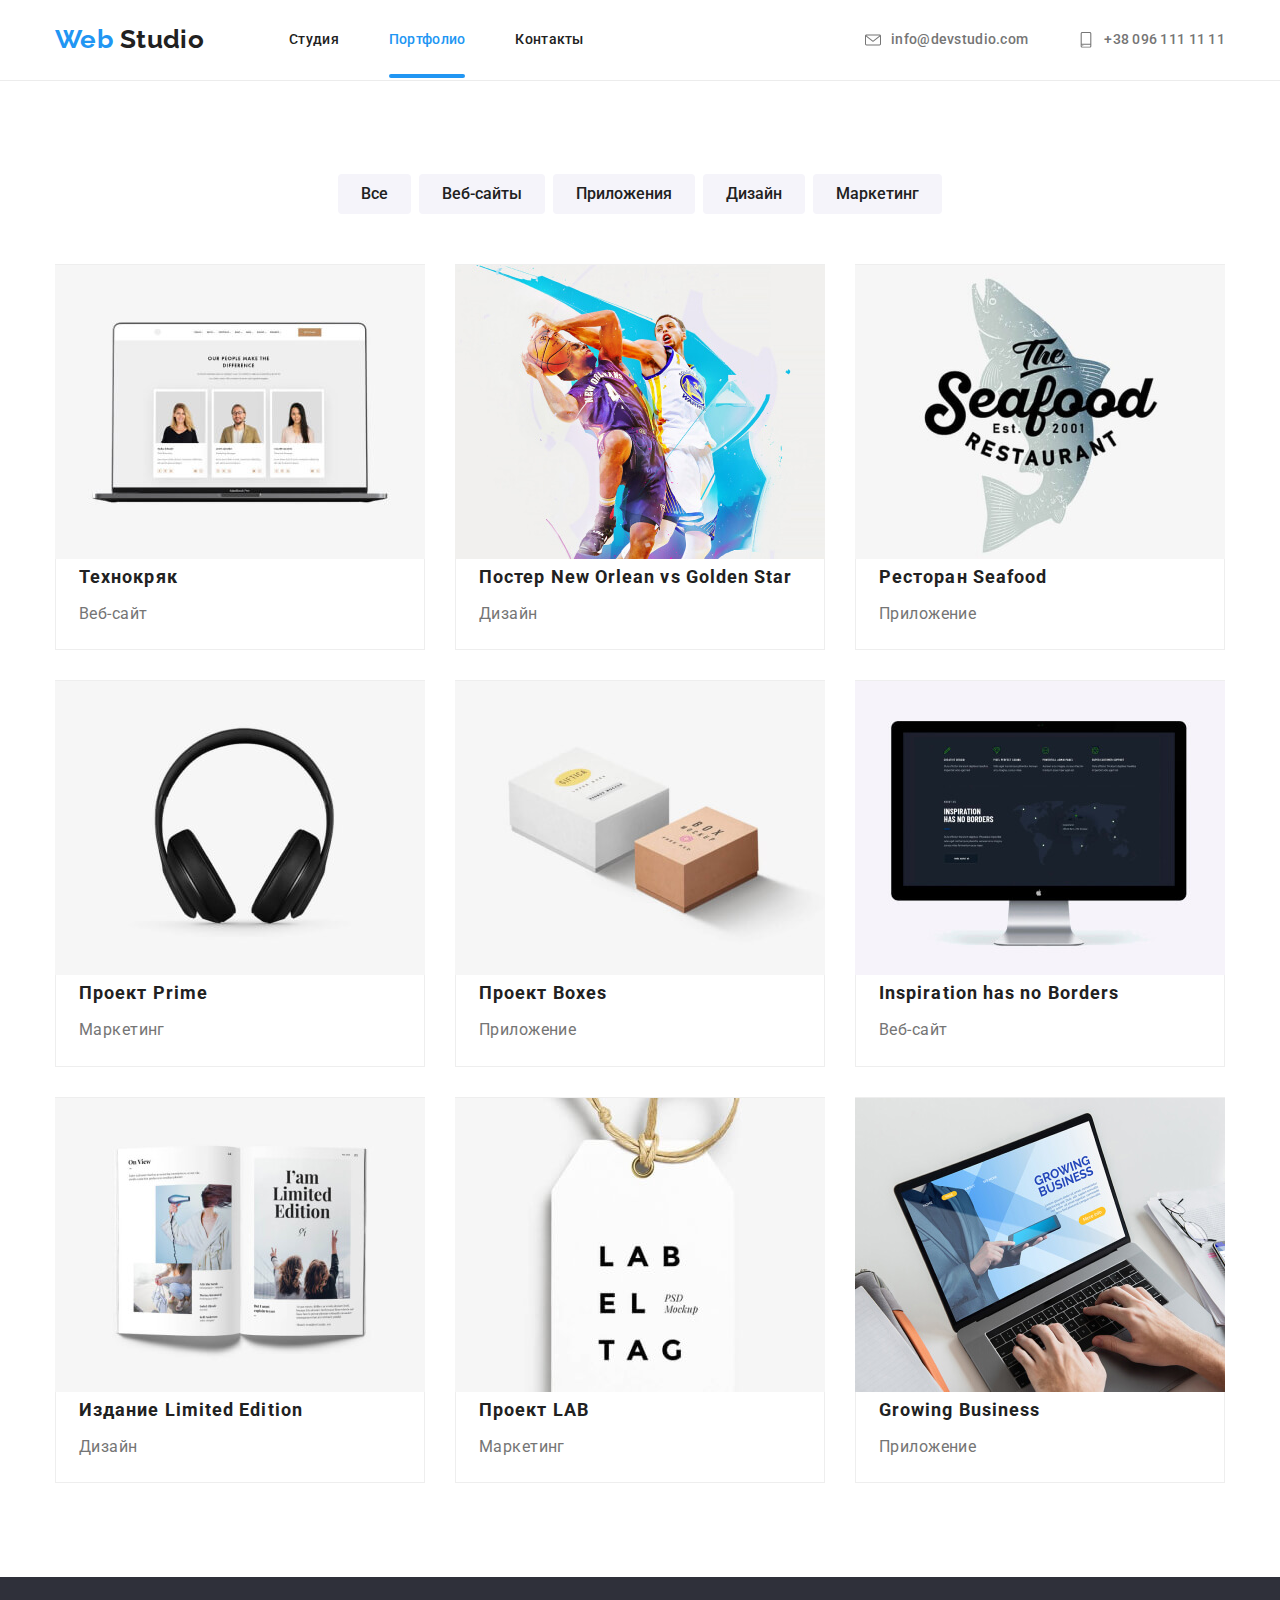
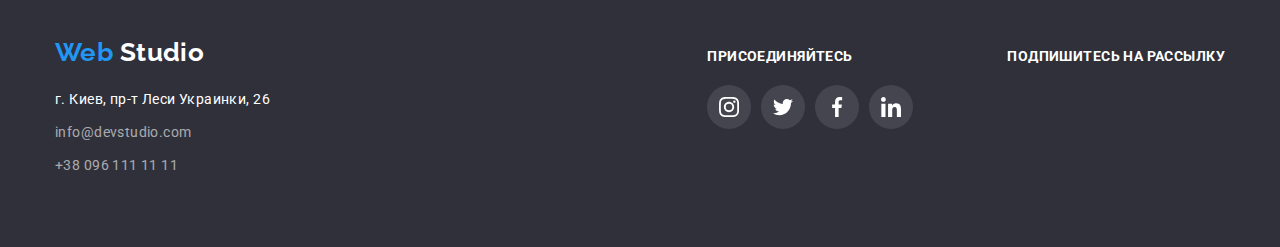
==== portfolio.html @ a07cd2d0 "portfolio cards positioned" ====
<!DOCTYPE html>
<html lang="ru">

<head>
    <meta charset="UTF-8">
    <meta name="viewport" content="width=device-width, initial-scale=1.0">
    <title>WebStudio</title>
    <link href="https://fonts.googleapis.com/css2?family=Raleway:wght@700&family=Roboto:wght@400;500;700&display=swap"
        rel="stylesheet">
    <link rel="stylesheet" href="./css/normalize.css">
    <link rel="stylesheet" href="./css/styles.css">
</head>

<body>
    <!-- неизменная шапка сайта -->
<header>

    <div class="container header">

        <a href="" class="logo"><span class="part-first">Web</span><span class="part-second"> Studio</span></a>

        <nav class="navigation">
            <ul class="nav list">
                <li class="nav-item"><a class="studia" href="./index.html">Студия</a></li>
                <li class="nav-item"><a class="active-page port" href="./portfolio.html">Портфолио</a></li>
                <li class="nav-item"><a class="kontakty" href="">Контакты</a></li>
            </ul>
        </nav>

        <ul class="contacts list contacts-container">
            <li class="contact-item"><a href="mailto:info@devstudio.com">
                    <svg class="contact-icon">
                        <use href="./images/sprite.svg#icon-envelope"></use>
                    </svg>info@devstudio.com</a></li>
            <li class="contact-item"><a href="tel:00380961111111">
                    <svg class="contact-icon">
                        <use href="./images/sprite.svg#icon-smartphone"></use>
                    </svg>+38 096 111 11 11</a></li>
        </ul>

    </div>

</header>

    <main class="portfolio-page">

        <section class="container portfolio">
                    <h1 hidden>Портфолио</h1>
                    
                        <ul class="button-list list link">
                            <li class="item"><button class="portfolio-button">Все</button></li>
                            <li class="item"><button class="portfolio-button">Веб-сайты</button></li>
                            <li class="item"><button class="portfolio-button">Приложения</button></li>
                            <li class="item"><button class="portfolio-button">Дизайн</button></li>
                            <li class="item"><button class="portfolio-button">Маркетинг</button></li>
                        </ul>
                                
                        <ul class="portfolio-list list link">
                            <li class="portfolio-list-item">
                                <a href="">
                                    <div class="pic"><img src="./img-portfolio/img.jpg" alt="ноутбук" width="370" height="294"></div>
                                    <h2>Технокряк</h2>
                                    <p class="portfolio-type">Веб-сайт</p>
                                    <p class="portfolio-description">Технокряк это современная площадка распространения коронавируса. Компании
                                        используют эту платформу для цифрового
                                        шпионажа и атак на защищённые сервера конкурентов.</p>
                                </a>
                            </li>
                            <li class="portfolio-list-item">
                                <a href="">
                                    <div class="pic"><img src="./img-portfolio/img-1.jpg" alt="баскетболисты" width="370" height="294"></div>
                                    <h2 lang="en">Постер New Orlean vs Golden Star</h2>
                                    <p class="portfolio-type">Дизайн</p>
                                    <p class="portfolio-description">Технокряк это современная площадка распространения коронавируса. Компании
                                        используют эту платформу для цифрового
                                        шпионажа и атак на защищённые сервера конкурентов.</p>
                                </a>
                            </li>
                            <li class="portfolio-list-item">
                                <a href="">
                                    <div class="pic"><img src="./img-portfolio/img-2.jpg" alt="ресторан морепродуктов" width="370" height="294"></div>
                                    <h2>Ресторан Seafood</h2>
                                    <p class="portfolio-type">Приложение</p>
                                    <p class="portfolio-description">Технокряк это современная площадка распространения коронавируса. Компании
                                        используют эту платформу для цифрового
                                        шпионажа и атак на защищённые сервера конкурентов.</p>
                                </a>
                            </li>
                            <li class="portfolio-list-item">
                                <a href="">
                                    <div class="pic"><img src="./img-portfolio/img-3.jpg" alt="наушники" width="370" height="294"></div>
                                    <h2>Проект Prime</h2>
                                    <p class="portfolio-type">Маркетинг</p>
                                    <p class="portfolio-description">Технокряк это современная площадка распространения коронавируса. Компании
                                        используют эту платформу для цифрового
                                        шпионажа и атак на защищённые сервера конкурентов.</p>
                                </a>
                            </li>
                            <li class="portfolio-list-item">
                                <a href="">
                                    <div class="pic"><img src="./img-portfolio/img-4.jpg" alt="ящики" width="370" height="294"></div>
                                    <h2>Проект Boxes</h2>
                                    <p class="portfolio-type">Приложение</p>
                                    <p class="portfolio-description">Технокряк это современная площадка распространения коронавируса. Компании
                                        используют эту платформу для цифрового
                                        шпионажа и атак на защищённые сервера конкурентов.</p>
                                </a>
                            </li>
                            <li class="portfolio-list-item">
                                <a href="">
                                    <div class="pic"><img src="./img-portfolio/img-5.jpg" alt="экран компьютера" width="370" height="294"></div>
                                    <h2 lang="en">Inspiration has no Borders</h2>
                                    <p class="portfolio-type">Веб-сайт</p>
                                    <p class="portfolio-description">Технокряк это современная площадка распространения коронавируса. Компании
                                        используют эту платформу для цифрового
                                        шпионажа и атак на защищённые сервера конкурентов.</p>
                                </a>
                            </li>
                            <li class="portfolio-list-item">
                                <a href="">
                                    <div class="pic"><img src="./img-portfolio/img-6.jpg" alt="открытая книга" width="370" height="294"></div>
                                    <h2>Издание Limited Edition</h2>
                                    <p class="portfolio-type">Дизайн</p>
                                    <p class="portfolio-description">Технокряк это современная площадка распространения коронавируса. Компании
                                        используют эту платформу для цифрового
                                        шпионажа и атак на защищённые сервера конкурентов.</p>                                </a> 
                            </li>
                            <li class="portfolio-list-item">
                                <a href="">
                                    <div class="pic"><img src="./img-portfolio/img-7.jpg" alt="метка" width="370" height="294"></div>
                                    <h2>Проект LAB</h2>
                                    <p class="portfolio-type">Маркетинг</p>
                                    <p class="portfolio-description">Технокряк это современная площадка распространения коронавируса. Компании
                                        используют эту платформу для цифрового
                                        шпионажа и атак на защищённые сервера конкурентов.</p>
                                </a>
                            </li>
                            <li class="portfolio-list-item">
                                <a href="">
                                    <div class="pic"><img src="./img-portfolio/img-8.jpg" alt="портативный компьютер" width="370" height="294"></div>
                                    <h2 lang="en">Growing Business</h2>
                                    <p class="portfolio-type">Приложение</p>
                                    <p class="portfolio-description">Технокряк это современная площадка распространения коронавируса. Компании
                                        используют эту платформу для цифрового
                                        шпионажа и атак на защищённые сервера конкурентов.</p>
                                </a>
                            </li>
                        </ul>
        </section>

    </main>

    <footer>
        <div class="footer-container container">
            <div class="footer-info">
                <a class="logo footer-logo" href=""><span class="part-first">Web</span><span class="part-second">
                        Studio</span></a>
    
                <address class="location">
                    <a class="map" href="https://goo.gl/maps/HwrvqcL7cg5Yp1Jj8">г. Киев, пр-т Леси Украинки, 26</a>
    
                    <ul class="footer-contacts list">
                        <li><a class="footer-contacts-details" href="mailto:info@devstudio.com">info@devstudio.com</a></li>
                        <li><a class="footer-contacts-details" href="tel:00380961111111">+38 096 111 11 11</a></li>
                    </ul>
                </address>
            </div>
    
            <div class="footer-attention">
                <div class="join">
                    <b class="attention">Присоединяйтесь</b>
                    <ul class="sm-list list link">
                        <li class="sm-list-item">
                            <a class="sm-list-item-icon" href="" aria-label="insta icon">
                                <svg class="item-icon">
                                    <use href="./images/sprite.svg#icon-instagram"></use>
                                </svg>
                            </a></li>
                        <li class="sm-list-item">
                            <a class="sm-list-item-icon" href="" aria-label="twitter icon">
                                <svg class="item-icon">
                                    <use href="./images/sprite.svg#icon-twitter"></use>
                                </svg>
                            </a></li>
                        <li class="sm-list-item">
                            <a class="sm-list-item-icon" href="" aria-label="facebook icon">
                                <svg class="item-icon">
                                    <use href="./images/sprite.svg#icon-facebook"></use>
                                </svg>
                            </a></li>
                        <li class="sm-list-item">
                            <a class="sm-list-item-icon" href="" aria-label="linkedin icon">
                                <svg class="item-icon">
                                    <use href="./images/sprite.svg#icon-linkedin"></use>
                                </svg></a></li>
                    </ul>
                </div>
    
    
                <div class="form">
                    <b class="attention">Подпишитесь на рассылку</b>
                    <!-- здесь будет форма -->
                </div>
            </div>
        </div>
    </footer>
</body>

</html>
---- css/styles.css ----
:root{
    --primary-text-color: #757575;
    --black-title-color: #212121;
    --white-title-color: #ffffff;
    --additional-color: #2196F3;

    --primary-bgc: #ffffff;
    --secondary-bgc: #F5F4FA;
    --button-bcg: #F5F4FA;
    --temporary-bgc: #c2c2c2;
    --footer-bgc:#2f303a;
}

html{
    box-sizing: border-box;
}

*, ::before, ::after{
    box-sizing: inherit; 
}

body{
    color:var(--primary-text-color);
    background-color: var(--primary-bgc);
    font-family: Roboto, sans-serif;
    font-size: 14px;
    line-height: 1.14;
    letter-spacing: 0.03em;
    
    
}
.list{
    list-style: none;
    padding: 0;
    margin: 0;
}

.link{
    font-size: 0;
}

h1, h2, h3, h4, h5, h6, p, b {
    margin: 0px;
}

.nav .active-page{
    color: var(--additional-color);
}

.section-title{
    color: var(--black-title-color);
    font-weight: 700;
    font-size: 36px;
    line-height: 1.7;

    text-align: center;
    margin-bottom: 50px;
}

.current{
    color: var(--additional-color);
}

.container{
    display: block;
    width: 1200px;
    padding-right: 15px;
    padding-left: 15px;
    margin-left: auto;
    margin-right: auto;
}

/* LOGO */
.part-first{
    color: var(--additional-color);
}

.part-second{
    color: var(--black-title-color);
}

.footer-logo .part-second{
    color: #ffffff;
}

.logo{
    font-family: Raleway, sans-serif;
    text-decoration: none;
    font-weight: bold;
    font-size: 26px;
    line-height: 1.2;
    margin-right: 85px;
    padding-bottom: 25px;
    padding-top: 24px;
}

/* NAVIGATION */

.nav a{
    color: var(--black-title-color);
    text-decoration: none;
    font-weight: 500;
    letter-spacing: 0.02em;
}

.nav a:hover,
.nav a:focus{
    color: var(--additional-color);
}

.navigation{
    display: flex;
    align-items: center;
    justify-content: center;
}

.nav.list{
    display: flex;
}

.nav .nav-item+ .nav-item{
    margin-left: 50px;
}

.header{
    display: flex;
    align-items: center;
    justify-content: center;    
}

 .active-page::after{
    content: "";
    position: absolute;
    bottom: -31px;
    display: block;
    width: 100%;
    height: 4px;
    background-color: var(--additional-color);
    border-radius: 2px;
}

.active-page{
    position: relative;
}


/* CONTACTS */

.contacts a{
    display: flex;
    align-items: center;
    justify-content: center;
    color: var(--primary-text-color);
    text-decoration: none;
    font-weight: 500;
    font-size: inherit;
    line-height: 1.14;
    letter-spacing: 0.02em;
}

.contacts{
    display: inline-flex;
    padding-top: 32px;
    padding-bottom: 32px;
}

.contacts-container{
    margin-left: auto;
}

.contacts .contact-item+ .contact-item{
    margin-left: 50px;
}

.contact-item{
    display: flex;
    align-items: center;
    justify-content: center;
}

.contact-item a:hover,
.contact-item a:focus{
    color: var(--additional-color)
}

.contact-item a:hover .contact-icon,
.contact-item a:focus .contact-icon{
    fill: var(--additional-color);
}

.contact-icon{
    fill: var(--primary-text-color);
    margin-right: 10px;
    height: 16px;
    width: 16px;
}


/* герой */

.hero{
    display: flex;
    flex-direction: column;
    align-items: center;
    padding-bottom: 200px;
    padding-top: 200px; 
      
    background-color: rgba(47, 48, 58, 0.8);
    background-image: linear-gradient(rgba(47, 48, 58, 0.8), rgba(47, 48, 58, 0.8)), url(../images/Header\ img.jpg);
    background-size: cover;
    background-position: center;
}

.hero h1{

    color: var(--white-title-color);
    text-transform: uppercase;
    font-weight: 900;
    font-size: 44px;
    line-height: 1.36;
    letter-spacing: 0.06em;
    margin-bottom: 30px;
    text-align: center;
}

.hero .btn{
    width: 200px;
    padding-top: 10px;
    padding-bottom: 10px;
    border-radius: 4px;

    color: var(--white-title-color);
    background-color: var(--additional-color);
    text-decoration: none;
    font-weight: bold;
    font-size: 16px;
    line-height: 1.87;
    text-align: center;
    letter-spacing: 0.06em;   
}

/* наши преимущества */

.advantages{
    padding-top: 94px;
    padding-bottom: 47px;
}

.advantages-list h3,
.activities-list h3{
    font-size: 14px;
    line-height: 1.14;
    color: var(--black-title-color);
    text-transform: uppercase;
    font-weight: bold;
  
}

.advantages-list h3{
    margin-bottom: 10px;
}

.advantages-list p{
    font-size: 14px;
    line-height: 1.7;
}

.advantages-list{
    display: flex;
}

.advantages-list-item{
    width: 270px;
}

.advantages-list .advantages-list-item+ .advantages-list-item{
    margin-left: 30px;
}

/* .advantages-list-item::before{
    display: block;
    content: "";
    width: 270px;
    height: 120px;
    background-color: var(--secondary-bgc);
    margin-bottom: 30px;
    background-repeat: no-repeat;
    background-position: center;
    border-radius: 4px;
}

.advantages-list-item.antenna::before{
    background-image: url(../images/antenna.svg);
}

.advantages-list-item.clock::before{
    background-image: url(../images/clock.svg);
}

.advantages-list-item.diagram::before{
    background-image: url(../images/diagram.svg);
}

.advantages-list-item.astronaut::before{
    background-image: url(../images/astronaut.svg);
} */

.adventages-icon{
    display: flex;
    justify-content: center;
    align-items: center;
    width: 270px;
    height: 120px;
    margin-bottom: 30px;
    border-radius: 4px;
    background-color: var(--secondary-bgc)  
}


/* Чем мы занимаемся */

.activities{
    margin: 0px;
    padding-top: 47px;
    padding-bottom: 94px;
}

.activities-list{
    display: flex;
    justify-content: space-between;
}

.activities-list-item{
    position: relative;
}

.activities-list h3{
    position: absolute;
    left:0;
    bottom: 0;
    width: 100%;
    background-color: rgba(47, 48, 58, 0.8);;
    color: var(--white-title-color);
    text-align: center;
    padding-top: 27px;
    padding-bottom: 27px;
}


.activities-list-item img{
    display: block;
}

/* Команда */

.team{
    padding-top: 94px;
    padding-bottom: 94px;
    background-color: var(--secondary-bgc);
}

.team img{
    margin-bottom: 30px;
}

.team h3{
    color: var(--black-title-color);
    font-weight: 500;
    font-size: 16px;
    line-height: 1.19;
    margin-bottom: 10px;
}

.team p{
    font-size: 16px;
    line-height: 1.19;
    margin-bottom: 16px;
}

.team a:hover{
    background-color: var(--additional-color);
}

.our-team-list{
    display: flex;
    justify-content: space-between;
}

.our-team-list-item{
    display: flex;
    flex-direction: column;
    align-items: center;

    background-color: var(--primary-bgc);  
    box-shadow: 0px 2px 1px rgba(0, 0, 0, 0.2), 0px 1px 1px rgba(0, 0, 0, 0.14), 0px 1px 3px rgba(0, 0, 0, 0.12);
border-radius: 0px 0px 4px 4px;
}

.sm-list{
    display: flex;
    justify-content: space-between;
    width: 206px;
}

.sm-list-item-icon{
    display: flex;
    width: 44px;
    height: 44px;
    margin-bottom: 24px;
    justify-content: center;
    align-items: center;
    border-radius: 50%;
}


.sm-list-item-icon:hover,
.sm-list-item-icon:focus{
    background-color: var(--additional-color);
}


.item-icon{
    width: 20px;
    height: 20px;
    fill: #AFB1B8;
}

.sm-list-item:hover .item-icon,
.sm-list-item-icon:focus .item-icon{
    fill: white;
}

.sm-list-item-icon:focus .sm-list-item{
    background-color: var(--additional-color);
}

/* Постоянные клиенты  */

.clients{
    padding-top: 94px;
    padding-bottom: 94px;
}


.clients-list{
    display: flex;
    justify-content: space-between;
}

.client{
    display: flex;
    width: 170px;
    height: 90px;
    justify-content: center;
    align-items: center;
    border: 1px solid #AFB1B8;
    border-radius: 4px;
    cursor: pointer;
}

.company-logo{
    --color1: #AFB1B8;

}

.client:hover .company-logo,
.client:focus .company-logo{
    --color1: #2196F3;
}

.client:hover,
.client:focus{
    border: 1px solid #2196F3;
}


/* footer */

footer{
    background-color: var(--footer-bgc);
}
.footer-logo{
    margin-right: 0px;
    margin-bottom: 20px;
    padding: 0;
}

.location{
    display: flex;
    flex-direction: column;
}
.location .map{
    color: var(--white-title-color);
    font-size: 14px;
    line-height: 1.7;
    font-style: normal;
    text-decoration: none;
    margin-bottom: 9px;
}

.footer-contacts{
    display: flex;
    flex-direction: column;
}



.footer-contacts .footer-contacts-details{
    color: rgba(255, 255, 255, 0.6);
    font-size: inherit;
    line-height: 1.7;
    font-style: normal;
    text-decoration: none;

}

.footer-contacts>li{
     margin-bottom: 9px;
}
.attention{
    color: var(--white-title-color);
    text-transform: uppercase;
    margin-bottom: 20px;
}

.footer-container{
    display: flex;
    padding-bottom: 60px;
    
}

.footer-info{
    display: flex;
    flex-direction: column;
    padding-top: 60px;
    margin-right: auto;
}


.join{
    display: flex;
    flex-direction: column;
    margin-right: 94px;
}

.footer-attention{
    display: flex;
    justify-content: end;
    padding-top: 72px;
}

.footer-attention .item-icon{
    fill: #fff;
}

.footer-attention .sm-list-item-icon{
    background-color: rgba(255, 255, 255, 0.1);
}

.sm-list-item-icon:hover,
.sm-list-item-icon:focus{
    background-color: var(--additional-color);
}



/* PORTFOLIO */

.portfolio{
    padding-top: 93px;
}

button{
    display: inline-block;
    border: 1px solid transparent;
    border-radius: 4px;
}

.button-list{
    display: flex;
    justify-content: center;
    align-items: center;
    margin-bottom: 50px;
}

.portfolio-button{
    font-family: inherit;
    color: var(--black-title-color);
    background-color: var(--button-bcg);
    font-weight: 500;
    font-size: 16px;
    line-height: 1.62;
    text-align: center;
    padding:6px 22px 6px 22px;
}

.button-list .item+ .item{
    margin-left: 8px;
}

.portfolio{
    padding-bottom: 94px;
}

.portfolio-page{
     border-top: 1px solid #ECECEC;
}

.portfolio-button:hover{
    color: var(--white-title-color);
    background-color: var(--additional-color);
    cursor: pointer;
    box-shadow: 0px 2px 2px rgba(0, 0, 0, 0.12), 0px 1px 2px rgba(0, 0, 0, 0.08), 0px 3px 1px rgba(0, 0, 0, 0.1);
}

.portfolio-button:focus{
    color: var(--white-title-color);
    background-color: var(--additional-color);
    cursor: pointer;
    box-shadow: 0px 2px 2px rgba(0, 0, 0, 0.12), 0px 1px 2px rgba(0, 0, 0, 0.08), 0px 3px 1px rgba(0, 0, 0, 0.1);
}

/* карты */

.portfolio-list a{
    text-decoration: none;
}

.portfolio-list h2{
    color: var(--black-title-color);
    font-weight: bold;
    font-size: 18px;
    line-height: 2;
    letter-spacing: 0.06em;
    margin-bottom: 4px;
    margin-left: 24px;
}

.portfolio-type{
    color: var(--primary-text-color);
    font-size: 16px;
    line-height: 1.9;
    margin-left: 24px;
    margin-bottom: 20px;
}

.portfolio-description{
    position: absolute;
    top: 0;
    color: var(--white-title-color);
    font-size: 18px;
    line-height: 28px;
    width: 370px;
    padding: 63px 24px;
    opacity: 0;
    background-color: rgba(33, 150, 243, 0.9);
}

.portfolio-list-item a:hover .portfolio-description{
    opacity: 1;

}

.portfolio-list{
    display: flex;
    flex-wrap: wrap;
}

.portfolio-list-item{
    position: relative;
    display: flex;
    flex-direction: column;
    align-items: center;

    width: 370px;
    margin-right: 30px;
    margin-bottom: 30px;

    background-color: var(--primary-bgc);
    border: 1px solid #EEEEEE;
}



.portfolio-list-item:nth-child(3n){
    margin-right: 0;
}

.portfolio-list-item:nth-last-child(-n + 3){
    margin-bottom: 0;
}

.portfolio-list-item a:hover{
    box-shadow: 1px 4px 6px rgba(0, 0, 0, 0.16), 0px 4px 4px rgba(0, 0, 0, 0.06), 0px 1px 1px rgba(0, 0, 0, 0.12);
}

.portfolio-list-item a:focus{
    box-shadow: 1px 4px 6px rgba(0, 0, 0, 0.16), 0px 4px 4px rgba(0, 0, 0, 0.06), 0px 1px 1px rgba(0, 0, 0, 0.12);
}
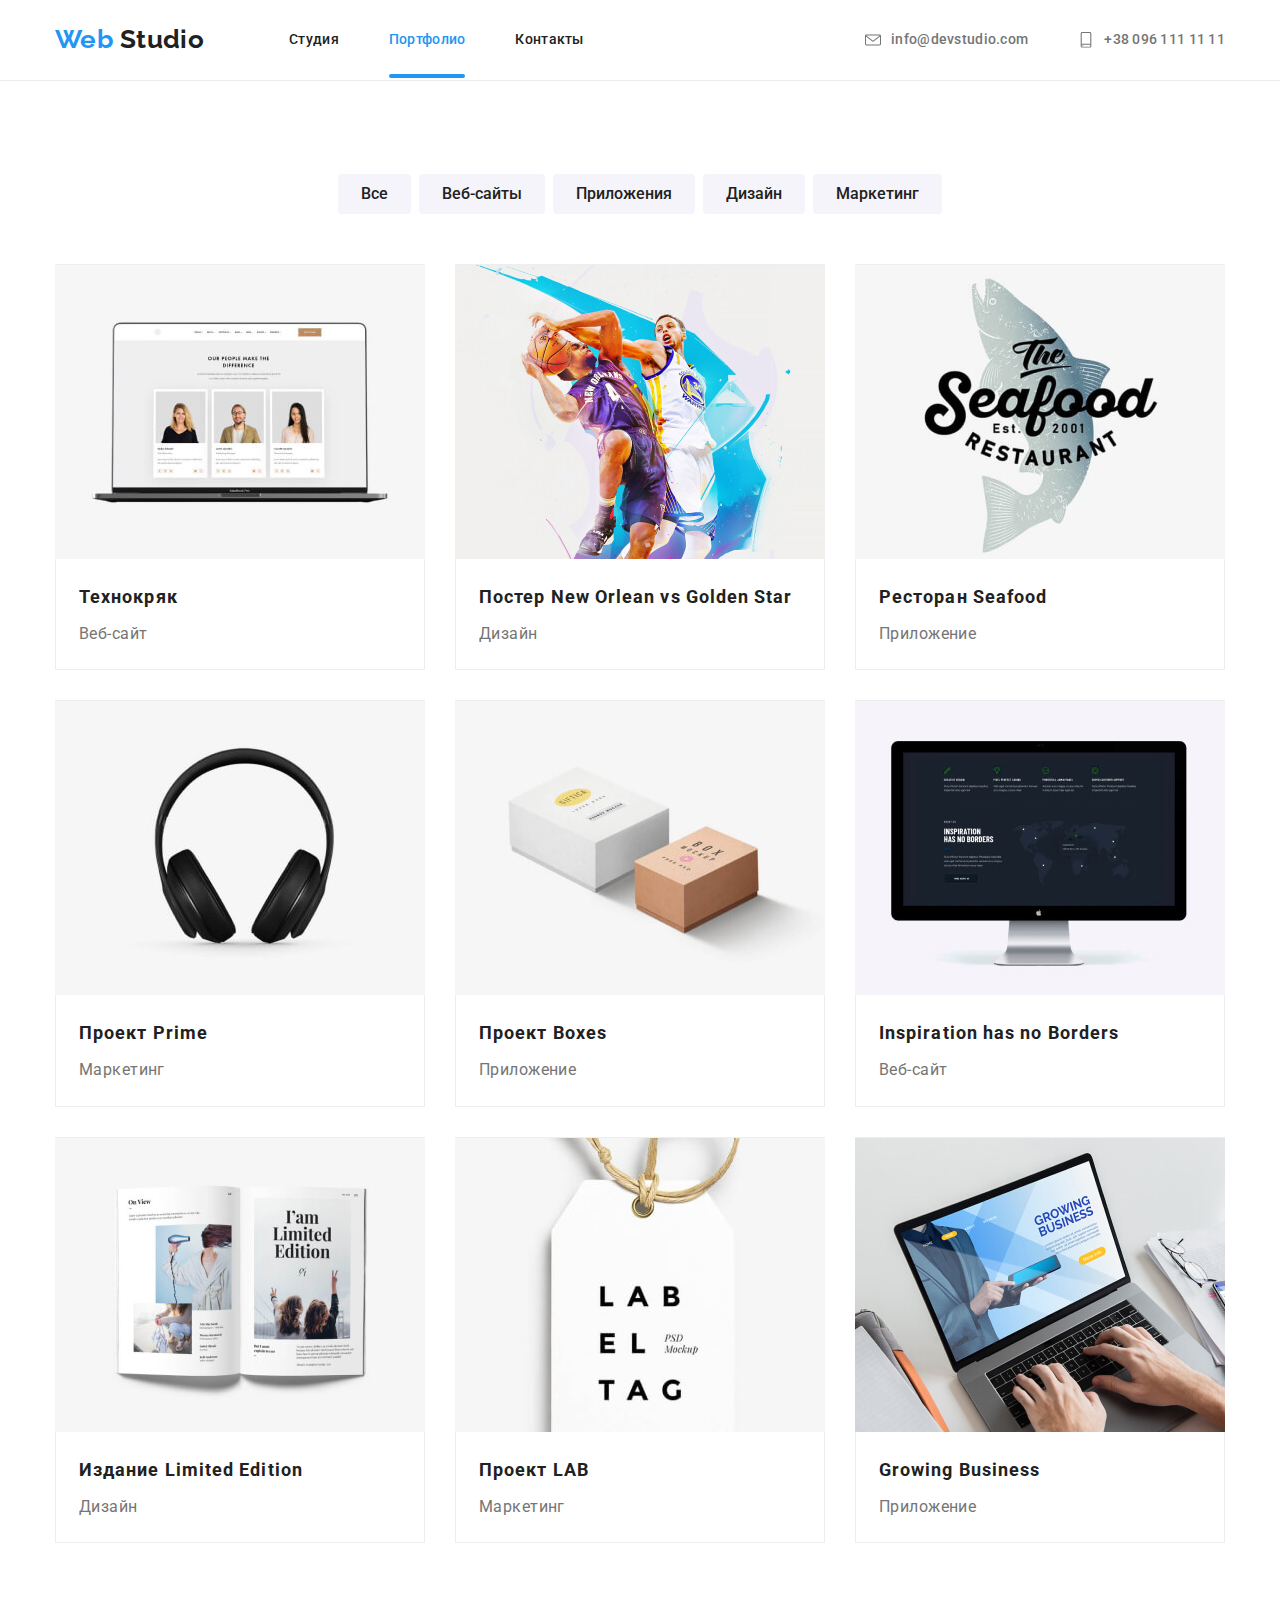
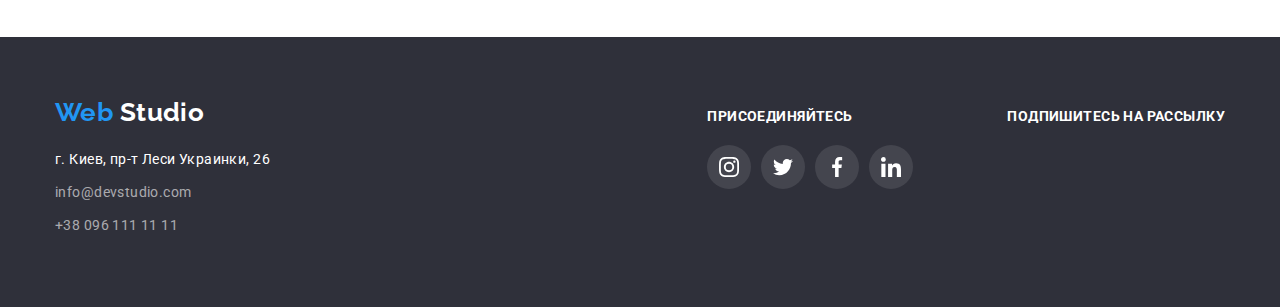
==== commit e753e75b: "transitions done" ====
--- a/portfolio.html
+++ b/portfolio.html
@@ -45,107 +45,131 @@
     <main class="portfolio-page">
 
         <section class="container portfolio">
-                    <h1 hidden>Портфолио</h1>
-                    
-                        <ul class="button-list list link">
-                            <li class="item"><button class="portfolio-button">Все</button></li>
-                            <li class="item"><button class="portfolio-button">Веб-сайты</button></li>
-                            <li class="item"><button class="portfolio-button">Приложения</button></li>
-                            <li class="item"><button class="portfolio-button">Дизайн</button></li>
-                            <li class="item"><button class="portfolio-button">Маркетинг</button></li>
-                        </ul>
-                                
-                        <ul class="portfolio-list list link">
-                            <li class="portfolio-list-item">
-                                <a href="">
-                                    <div class="pic"><img src="./img-portfolio/img.jpg" alt="ноутбук" width="370" height="294"></div>
+            <h1 hidden>Портфолио</h1>
+            
+                <ul class="button-list list link">
+                    <li class="item"><button class="portfolio-button">Все</button></li>
+                    <li class="item"><button class="portfolio-button">Веб-сайты</button></li>
+                    <li class="item"><button class="portfolio-button">Приложения</button></li>
+                    <li class="item"><button class="portfolio-button">Дизайн</button></li>
+                    <li class="item"><button class="portfolio-button">Маркетинг</button></li>
+                </ul>
+
+                <ul class="portfolio-list list link">
+                    <li class="portfolio-list-item">
+                        <a href="">
+                            <div class="overlay">
+                                <img src="./img-portfolio/img.jpg" alt="ноутбук" width="370" height="294">
+                                <p class="portfolio-description">Технокряк это современная площадка распространения коронавируса. Компании
+                                        используют эту платформу для цифрового
+                                        шпионажа и атак на защищённые сервера конкурентов.</p>                                    
+                            </div>
                                     <h2>Технокряк</h2>
                                     <p class="portfolio-type">Веб-сайт</p>
-                                    <p class="portfolio-description">Технокряк это современная площадка распространения коронавируса. Компании
-                                        используют эту платформу для цифрового
-                                        шпионажа и атак на защищённые сервера конкурентов.</p>
-                                </a>
-                            </li>
-                            <li class="portfolio-list-item">
-                                <a href="">
-                                    <div class="pic"><img src="./img-portfolio/img-1.jpg" alt="баскетболисты" width="370" height="294"></div>
-                                    <h2 lang="en">Постер New Orlean vs Golden Star</h2>
-                                    <p class="portfolio-type">Дизайн</p>
-                                    <p class="portfolio-description">Технокряк это современная площадка распространения коронавируса. Компании
-                                        используют эту платформу для цифрового
-                                        шпионажа и атак на защищённые сервера конкурентов.</p>
-                                </a>
-                            </li>
-                            <li class="portfolio-list-item">
-                                <a href="">
-                                    <div class="pic"><img src="./img-portfolio/img-2.jpg" alt="ресторан морепродуктов" width="370" height="294"></div>
-                                    <h2>Ресторан Seafood</h2>
-                                    <p class="portfolio-type">Приложение</p>
-                                    <p class="portfolio-description">Технокряк это современная площадка распространения коронавируса. Компании
-                                        используют эту платформу для цифрового
-                                        шпионажа и атак на защищённые сервера конкурентов.</p>
-                                </a>
-                            </li>
-                            <li class="portfolio-list-item">
-                                <a href="">
-                                    <div class="pic"><img src="./img-portfolio/img-3.jpg" alt="наушники" width="370" height="294"></div>
-                                    <h2>Проект Prime</h2>
-                                    <p class="portfolio-type">Маркетинг</p>
-                                    <p class="portfolio-description">Технокряк это современная площадка распространения коронавируса. Компании
-                                        используют эту платформу для цифрового
-                                        шпионажа и атак на защищённые сервера конкурентов.</p>
-                                </a>
-                            </li>
-                            <li class="portfolio-list-item">
-                                <a href="">
-                                    <div class="pic"><img src="./img-portfolio/img-4.jpg" alt="ящики" width="370" height="294"></div>
-                                    <h2>Проект Boxes</h2>
-                                    <p class="portfolio-type">Приложение</p>
-                                    <p class="portfolio-description">Технокряк это современная площадка распространения коронавируса. Компании
-                                        используют эту платформу для цифрового
-                                        шпионажа и атак на защищённые сервера конкурентов.</p>
-                                </a>
-                            </li>
-                            <li class="portfolio-list-item">
-                                <a href="">
-                                    <div class="pic"><img src="./img-portfolio/img-5.jpg" alt="экран компьютера" width="370" height="294"></div>
-                                    <h2 lang="en">Inspiration has no Borders</h2>
-                                    <p class="portfolio-type">Веб-сайт</p>
-                                    <p class="portfolio-description">Технокряк это современная площадка распространения коронавируса. Компании
-                                        используют эту платформу для цифрового
-                                        шпионажа и атак на защищённые сервера конкурентов.</p>
-                                </a>
-                            </li>
-                            <li class="portfolio-list-item">
-                                <a href="">
-                                    <div class="pic"><img src="./img-portfolio/img-6.jpg" alt="открытая книга" width="370" height="294"></div>
-                                    <h2>Издание Limited Edition</h2>
-                                    <p class="portfolio-type">Дизайн</p>
-                                    <p class="portfolio-description">Технокряк это современная площадка распространения коронавируса. Компании
-                                        используют эту платформу для цифрового
-                                        шпионажа и атак на защищённые сервера конкурентов.</p>                                </a> 
-                            </li>
-                            <li class="portfolio-list-item">
-                                <a href="">
-                                    <div class="pic"><img src="./img-portfolio/img-7.jpg" alt="метка" width="370" height="294"></div>
-                                    <h2>Проект LAB</h2>
-                                    <p class="portfolio-type">Маркетинг</p>
-                                    <p class="portfolio-description">Технокряк это современная площадка распространения коронавируса. Компании
-                                        используют эту платформу для цифрового
-                                        шпионажа и атак на защищённые сервера конкурентов.</p>
-                                </a>
-                            </li>
-                            <li class="portfolio-list-item">
-                                <a href="">
-                                    <div class="pic"><img src="./img-portfolio/img-8.jpg" alt="портативный компьютер" width="370" height="294"></div>
-                                    <h2 lang="en">Growing Business</h2>
-                                    <p class="portfolio-type">Приложение</p>
-                                    <p class="portfolio-description">Технокряк это современная площадка распространения коронавируса. Компании
-                                        используют эту платформу для цифрового
-                                        шпионажа и атак на защищённые сервера конкурентов.</p>
-                                </a>
-                            </li>
-                        </ul>
+                        </a>
+
+                    </li>
+                    <li class="portfolio-list-item">
+                        <a href="">
+                            <div class="overlay">
+                            <img src="./img-portfolio/img-1.jpg" alt="баскетболисты" width="370" height="294">
+                            <p class="portfolio-description">Технокряк это современная площадка распространения коронавируса. Компании
+                                используют эту платформу для цифрового
+                                шпионажа и атак на защищённые сервера конкурентов.</p>
+                            </div>
+                            <h2 lang="en">Постер New Orlean vs Golden Star</h2>
+                            <p class="portfolio-type">Дизайн</p>
+                        </a>
+                    </li>
+                    <li class="portfolio-list-item">
+                        <a href="">
+                            <div class="overlay">
+                            <img src="./img-portfolio/img-2.jpg" alt="ресторан морепродуктов" width="370" height="294">
+                            <p class="portfolio-description">Технокряк это современная площадка распространения коронавируса. Компании
+                                используют эту платформу для цифрового
+                                шпионажа и атак на защищённые сервера конкурентов.</p>
+                            </div>
+                            <h2>Ресторан Seafood</h2>
+                            <p class="portfolio-type">Приложение</p>
+                        </a>
+                    </li>
+                    <li class="portfolio-list-item">
+                        <a href="">
+                            <div class="overlay">
+                            <img src="./img-portfolio/img-3.jpg" alt="наушники" width="370" height="294">
+                            <p class="portfolio-description">Технокряк это современная площадка распространения коронавируса. Компании
+                                используют эту платформу для цифрового
+                                шпионажа и атак на защищённые сервера конкурентов.</p>
+                            </div>
+                            <h2>Проект Prime</h2>
+                            <p class="portfolio-type">Маркетинг</p>
+                        </a>
+                    </li>
+                    <li class="portfolio-list-item">
+                        <a href="">
+                            <div class="overlay">
+                            <img src="./img-portfolio/img-4.jpg" alt="ящики" width="370" height="294">
+                            <p class="portfolio-description">Технокряк это современная площадка распространения коронавируса. Компании
+                                используют эту платформу для цифрового
+                                шпионажа и атак на защищённые сервера конкурентов.</p>
+                            </div>
+                            <h2>Проект Boxes</h2>
+                            <p class="portfolio-type">Приложение</p>
+                            
+                        </a>
+                    </li>
+                    <li class="portfolio-list-item">
+                        <a href="">
+                            <div class="overlay">
+                                <img src="./img-portfolio/img-5.jpg" alt="экран компьютера" width="370" height="294">
+                                <p class="portfolio-description">Технокряк это современная площадка распространения коронавируса. Компании
+                                    используют эту платформу для цифрового
+                                    шпионажа и атак на защищённые сервера конкурентов.</p>
+                            </div>
+                            <h2 lang="en">Inspiration has no Borders</h2>
+                            <p class="portfolio-type">Веб-сайт</p>
+                        </a>
+                    </li>
+
+                    <li class="portfolio-list-item">
+                        <a href="">
+                            <div class="overlay">
+                                <img src="./img-portfolio/img-6.jpg" alt="открытая книга" width="370" height="294">
+                                <p class="portfolio-description">Технокряк это современная площадка распространения коронавируса. Компании
+                                    используют эту платформу для цифрового
+                                    шпионажа и атак на защищённые сервера конкурентов.</p>
+                            </div>
+                            <h2>Издание Limited Edition</h2>
+                            <p class="portfolio-type">Дизайн</p>                             
+                         </a> 
+                    </li>
+
+                    <li class="portfolio-list-item">
+                        <a href="">
+                            <div class="overlay">
+                                <img src="./img-portfolio/img-7.jpg" alt="метка" width="370" height="294">
+                                <p class="portfolio-description">Технокряк это современная площадка распространения коронавируса. Компании
+                                    используют эту платформу для цифрового
+                                    шпионажа и атак на защищённые сервера конкурентов.</p>
+                            </div>
+                            <h2>Проект LAB</h2>
+                            <p class="portfolio-type">Маркетинг</p>
+                        </a>
+                    </li>
+
+                    <li class="portfolio-list-item">
+                        <a href="">
+                            <div class="overlay">
+                                <img src="./img-portfolio/img-8.jpg" alt="портативный компьютер" width="370" height="294">
+                                <p class="portfolio-description">Технокряк это современная площадка распространения коронавируса. Компании
+                                    используют эту платформу для цифрового
+                                    шпионажа и атак на защищённые сервера конкурентов.</p>
+                            </div>                            
+                            <h2 lang="en">Growing Business</h2>
+                            <p class="portfolio-type">Приложение</p>
+                        </a>
+                    </li>
+                </ul>
         </section>
 
     </main>
--- a/css/styles.css
+++ b/css/styles.css
@@ -11,6 +11,7 @@
     --footer-bgc:#2f303a;
 }
 
+
 html{
     box-sizing: border-box;
 }
@@ -18,6 +19,7 @@
 *, ::before, ::after{
     box-sizing: inherit; 
 }
+  
 
 body{
     color:var(--primary-text-color);
@@ -101,11 +103,16 @@
     text-decoration: none;
     font-weight: 500;
     letter-spacing: 0.02em;
+
+    transition-property: color;
+    transition: 250ms;
+    transition-timing-function: cubic-bezier(0.4, 0, 0.2, 1);
 }
 
 .nav a:hover,
 .nav a:focus{
     color: var(--additional-color);
+    
 }
 
 .navigation{
@@ -156,6 +163,10 @@
     font-size: inherit;
     line-height: 1.14;
     letter-spacing: 0.02em;
+
+    transition-property: color;
+    transition: 250ms;
+    transition-timing-function: cubic-bezier(0.4, 0, 0.2, 1);
 }
 
 .contacts{
@@ -193,6 +204,10 @@
     margin-right: 10px;
     height: 16px;
     width: 16px;
+
+    transition-property: fill;
+    transition: 250ms;
+    transition-timing-function: cubic-bezier(0.4, 0, 0.2, 1);
 }
 
 
@@ -377,10 +392,6 @@
     margin-bottom: 16px;
 }
 
-.team a:hover{
-    background-color: var(--additional-color);
-}
-
 .our-team-list{
     display: flex;
     justify-content: space-between;
@@ -410,6 +421,10 @@
     justify-content: center;
     align-items: center;
     border-radius: 50%;
+
+    transition-property: background-color;
+    transition: 250ms;
+    transition-timing-function: cubic-bezier(0.4, 0, 0.2, 1);
 }
 
 
@@ -420,18 +435,19 @@
 
 
 .item-icon{
+    display: block;
     width: 20px;
     height: 20px;
     fill: #AFB1B8;
-}
-
-.sm-list-item:hover .item-icon,
+
+    transition-property: fill;
+    transition: 250ms;
+    transition-timing-function: cubic-bezier(0.4, 0, 0.2, 1);
+}
+
+.sm-list-item-icon:hover .item-icon,
 .sm-list-item-icon:focus .item-icon{
     fill: white;
-}
-
-.sm-list-item-icon:focus .sm-list-item{
-    background-color: var(--additional-color);
 }
 
 /* Постоянные клиенты  */
@@ -456,16 +472,26 @@
     border: 1px solid #AFB1B8;
     border-radius: 4px;
     cursor: pointer;
+
+    transition-property: border;
+    transition-duration: 250ms;
+    transition-timing-function: cubic-bezier(0.4, 0, 0.2, 1);
 }
 
 .company-logo{
-    --color1: #AFB1B8;
+    fill: #AFB1B8;
+
+    transition-property: fill;
+    transition: 250ms;
+    transition-timing-function: cubic-bezier(0.4, 0, 0.2, 1);
 
 }
 
 .client:hover .company-logo,
 .client:focus .company-logo{
-    --color1: #2196F3;
+    fill: #2196F3;
+    transition: 250ms;
+    transition-timing-function: cubic-bezier(0.4, 0, 0.2, 1);
 }
 
 .client:hover,
@@ -555,6 +581,10 @@
 
 .footer-attention .sm-list-item-icon{
     background-color: rgba(255, 255, 255, 0.1);
+
+    transition-property: background-color;
+    transition: 250ms;
+    transition-timing-function: cubic-bezier(0.4, 0, 0.2, 1);
 }
 
 .sm-list-item-icon:hover,
@@ -592,6 +622,10 @@
     line-height: 1.62;
     text-align: center;
     padding:6px 22px 6px 22px;
+
+    transition-property: background-color, color, box-shadow;
+    transition: 250ms;
+    transition-timing-function: cubic-bezier(0.4, 0, 0.2, 1);
 }
 
 .button-list .item+ .item{
@@ -646,20 +680,35 @@
 
 .portfolio-description{
     position: absolute;
-    top: 0;
+    bottom: 0;
+    left: 0;
     color: var(--white-title-color);
     font-size: 18px;
     line-height: 28px;
     width: 370px;
     padding: 63px 24px;
-    opacity: 0;
+    opacity: 1;
     background-color: rgba(33, 150, 243, 0.9);
-}
+    transform: translateY(100%);
+
+    transition: transform 250ms cubic-bezier(0.4, 0, 0.2, 1);;
+
+}
+
+.overlay{
+    position: relative;
+    margin-bottom: 20px;
+    overflow: hidden;
+ 
+}
+
 
 .portfolio-list-item a:hover .portfolio-description{
     opacity: 1;
-
-}
+    transform: translateY(0);
+    
+}
+
 
 .portfolio-list{
     display: flex;
@@ -667,7 +716,6 @@
 }
 
 .portfolio-list-item{
-    position: relative;
     display: flex;
     flex-direction: column;
     align-items: center;
@@ -678,9 +726,9 @@
 
     background-color: var(--primary-bgc);
     border: 1px solid #EEEEEE;
-}
-
-
+    
+    animation: portfolio-description 2s linear 1 normal forwards;
+}
 
 .portfolio-list-item:nth-child(3n){
     margin-right: 0;
@@ -690,6 +738,12 @@
     margin-bottom: 0;
 }
 
+.portfolio-list-item a{
+    transition-property: shadow;
+    transition: 250ms;
+    transition-timing-function: cubic-bezier(0.4, 0, 0.2, 1);
+}
+
 .portfolio-list-item a:hover{
     box-shadow: 1px 4px 6px rgba(0, 0, 0, 0.16), 0px 4px 4px rgba(0, 0, 0, 0.06), 0px 1px 1px rgba(0, 0, 0, 0.12);
 }
@@ -698,3 +752,5 @@
     box-shadow: 1px 4px 6px rgba(0, 0, 0, 0.16), 0px 4px 4px rgba(0, 0, 0, 0.06), 0px 1px 1px rgba(0, 0, 0, 0.12);
 }
 
+
+
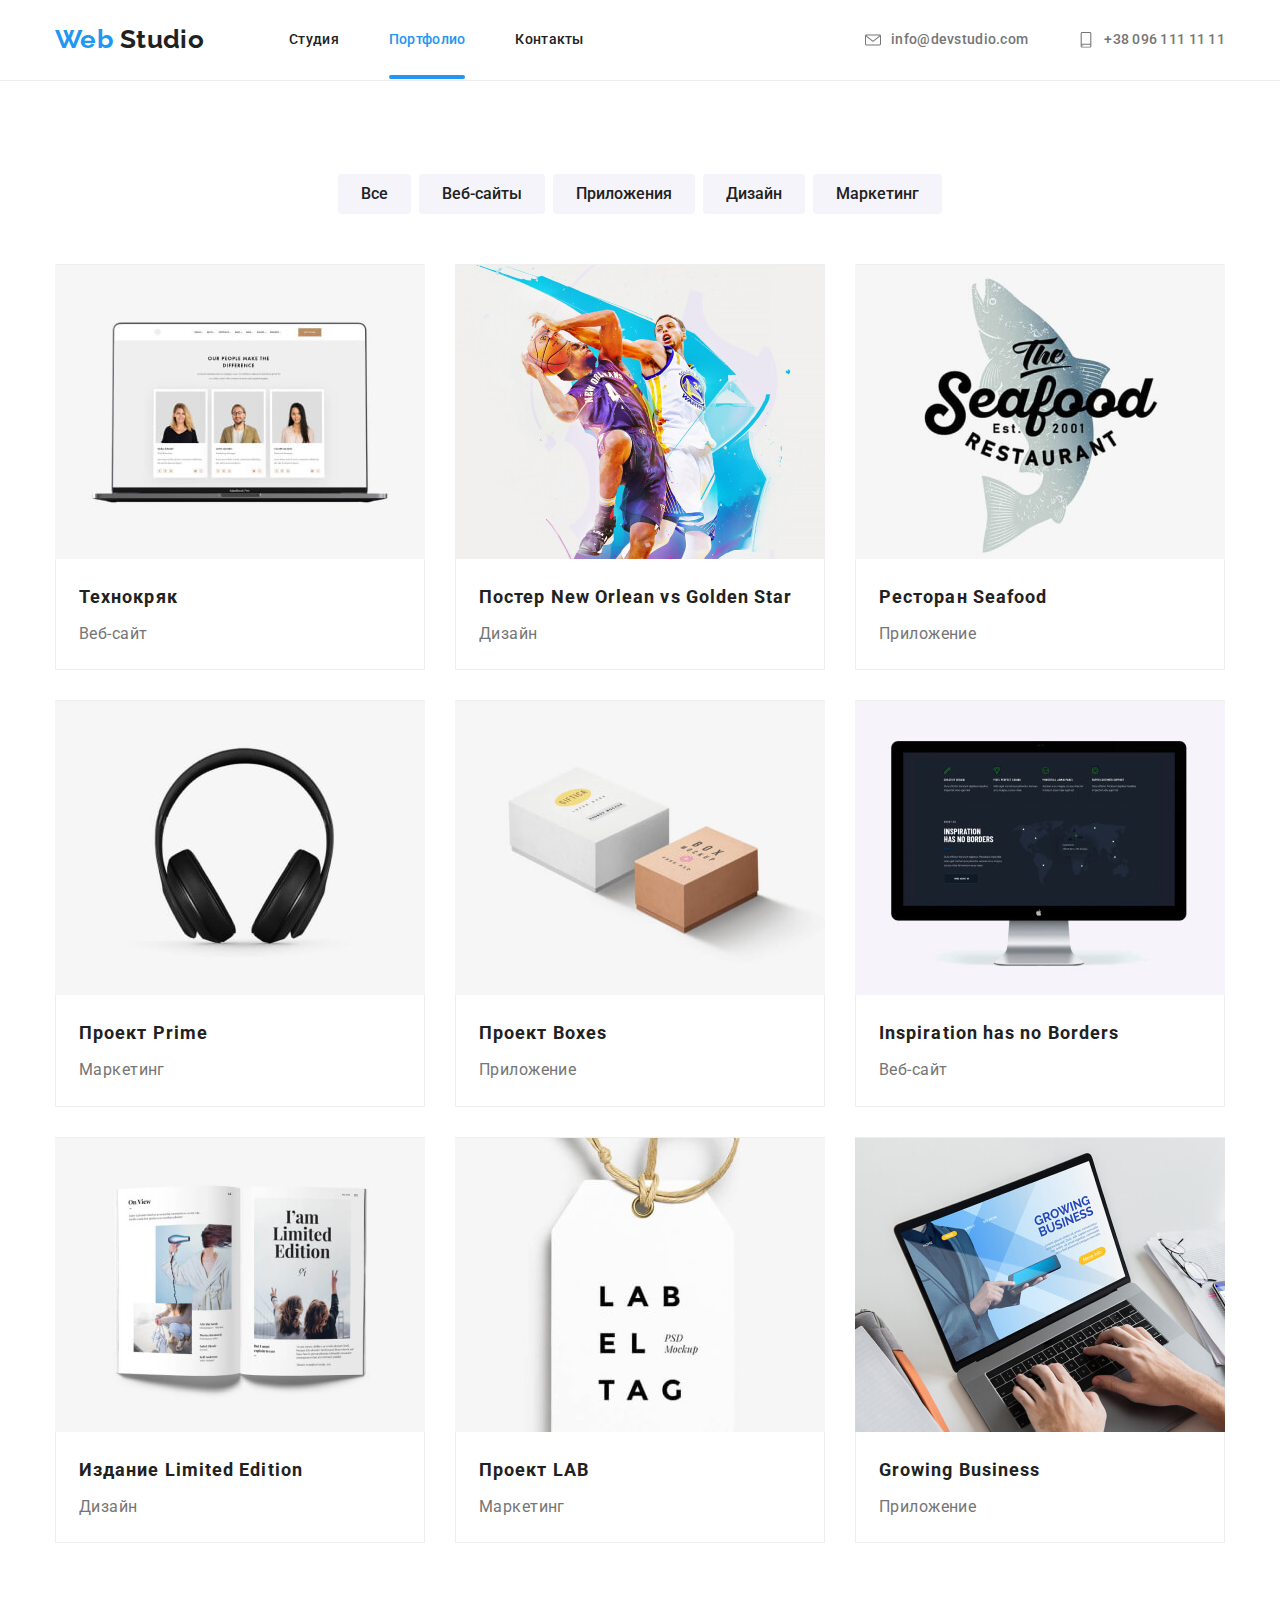
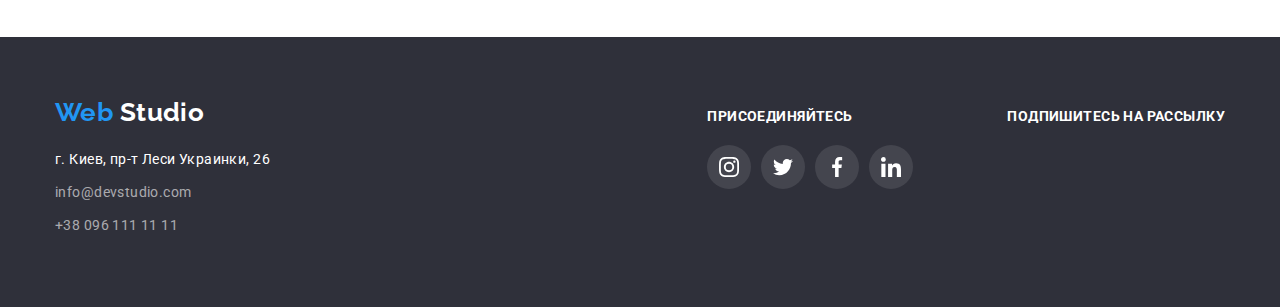
==== commit 05f055a5: "active page underscore fixed" ====
--- a/portfolio.html
+++ b/portfolio.html
@@ -64,16 +64,16 @@
                                         используют эту платформу для цифрового
                                         шпионажа и атак на защищённые сервера конкурентов.</p>                                    
                             </div>
-                                    <h2>Технокряк</h2>
-                                    <p class="portfolio-type">Веб-сайт</p>
-                        </a>
-
-                    </li>
-                    <li class="portfolio-list-item">
-                        <a href="">
-                            <div class="overlay">
-                            <img src="./img-portfolio/img-1.jpg" alt="баскетболисты" width="370" height="294">
-                            <p class="portfolio-description">Технокряк это современная площадка распространения коронавируса. Компании
+                            <h2>Технокряк</h2>
+                            <p class="portfolio-type">Веб-сайт</p>
+                        </a>
+                    </li>
+                    
+                    <li class="portfolio-list-item">
+                        <a href="">
+                            <div class="overlay">
+                                <img src="./img-portfolio/img-1.jpg" alt="баскетболисты" width="370" height="294">
+                                <p class="portfolio-description">Технокряк это современная площадка распространения коронавируса. Компании
                                 используют эту платформу для цифрового
                                 шпионажа и атак на защищённые сервера конкурентов.</p>
                             </div>
@@ -84,8 +84,8 @@
                     <li class="portfolio-list-item">
                         <a href="">
                             <div class="overlay">
-                            <img src="./img-portfolio/img-2.jpg" alt="ресторан морепродуктов" width="370" height="294">
-                            <p class="portfolio-description">Технокряк это современная площадка распространения коронавируса. Компании
+                                <img src="./img-portfolio/img-2.jpg" alt="ресторан морепродуктов" width="370" height="294">
+                                <p class="portfolio-description">Технокряк это современная площадка распространения коронавируса. Компании
                                 используют эту платформу для цифрового
                                 шпионажа и атак на защищённые сервера конкурентов.</p>
                             </div>
@@ -93,11 +93,12 @@
                             <p class="portfolio-type">Приложение</p>
                         </a>
                     </li>
-                    <li class="portfolio-list-item">
-                        <a href="">
-                            <div class="overlay">
-                            <img src="./img-portfolio/img-3.jpg" alt="наушники" width="370" height="294">
-                            <p class="portfolio-description">Технокряк это современная площадка распространения коронавируса. Компании
+
+                    <li class="portfolio-list-item">
+                        <a href="">
+                            <div class="overlay">
+                                <img src="./img-portfolio/img-3.jpg" alt="наушники" width="370" height="294">
+                                <p class="portfolio-description">Технокряк это современная площадка распространения коронавируса. Компании
                                 используют эту платформу для цифрового
                                 шпионажа и атак на защищённые сервера конкурентов.</p>
                             </div>
@@ -105,19 +106,20 @@
                             <p class="portfolio-type">Маркетинг</p>
                         </a>
                     </li>
-                    <li class="portfolio-list-item">
-                        <a href="">
-                            <div class="overlay">
-                            <img src="./img-portfolio/img-4.jpg" alt="ящики" width="370" height="294">
-                            <p class="portfolio-description">Технокряк это современная площадка распространения коронавируса. Компании
+
+                    <li class="portfolio-list-item">
+                        <a href="">
+                            <div class="overlay">
+                                <img src="./img-portfolio/img-4.jpg" alt="ящики" width="370" height="294">
+                                <p class="portfolio-description">Технокряк это современная площадка распространения коронавируса. Компании
                                 используют эту платформу для цифрового
                                 шпионажа и атак на защищённые сервера конкурентов.</p>
                             </div>
                             <h2>Проект Boxes</h2>
-                            <p class="portfolio-type">Приложение</p>
-                            
-                        </a>
-                    </li>
+                            <p class="portfolio-type">Приложение</p>                            
+                        </a>
+                    </li>
+
                     <li class="portfolio-list-item">
                         <a href="">
                             <div class="overlay">
--- a/css/styles.css
+++ b/css/styles.css
@@ -103,6 +103,8 @@
     text-decoration: none;
     font-weight: 500;
     letter-spacing: 0.02em;
+    padding-top: 32px;
+    padding-bottom: 32px;
 
     transition-property: color;
     transition: 250ms;
@@ -138,7 +140,7 @@
  .active-page::after{
     content: "";
     position: absolute;
-    bottom: -31px;
+    bottom: 0;
     display: block;
     width: 100%;
     height: 4px;
